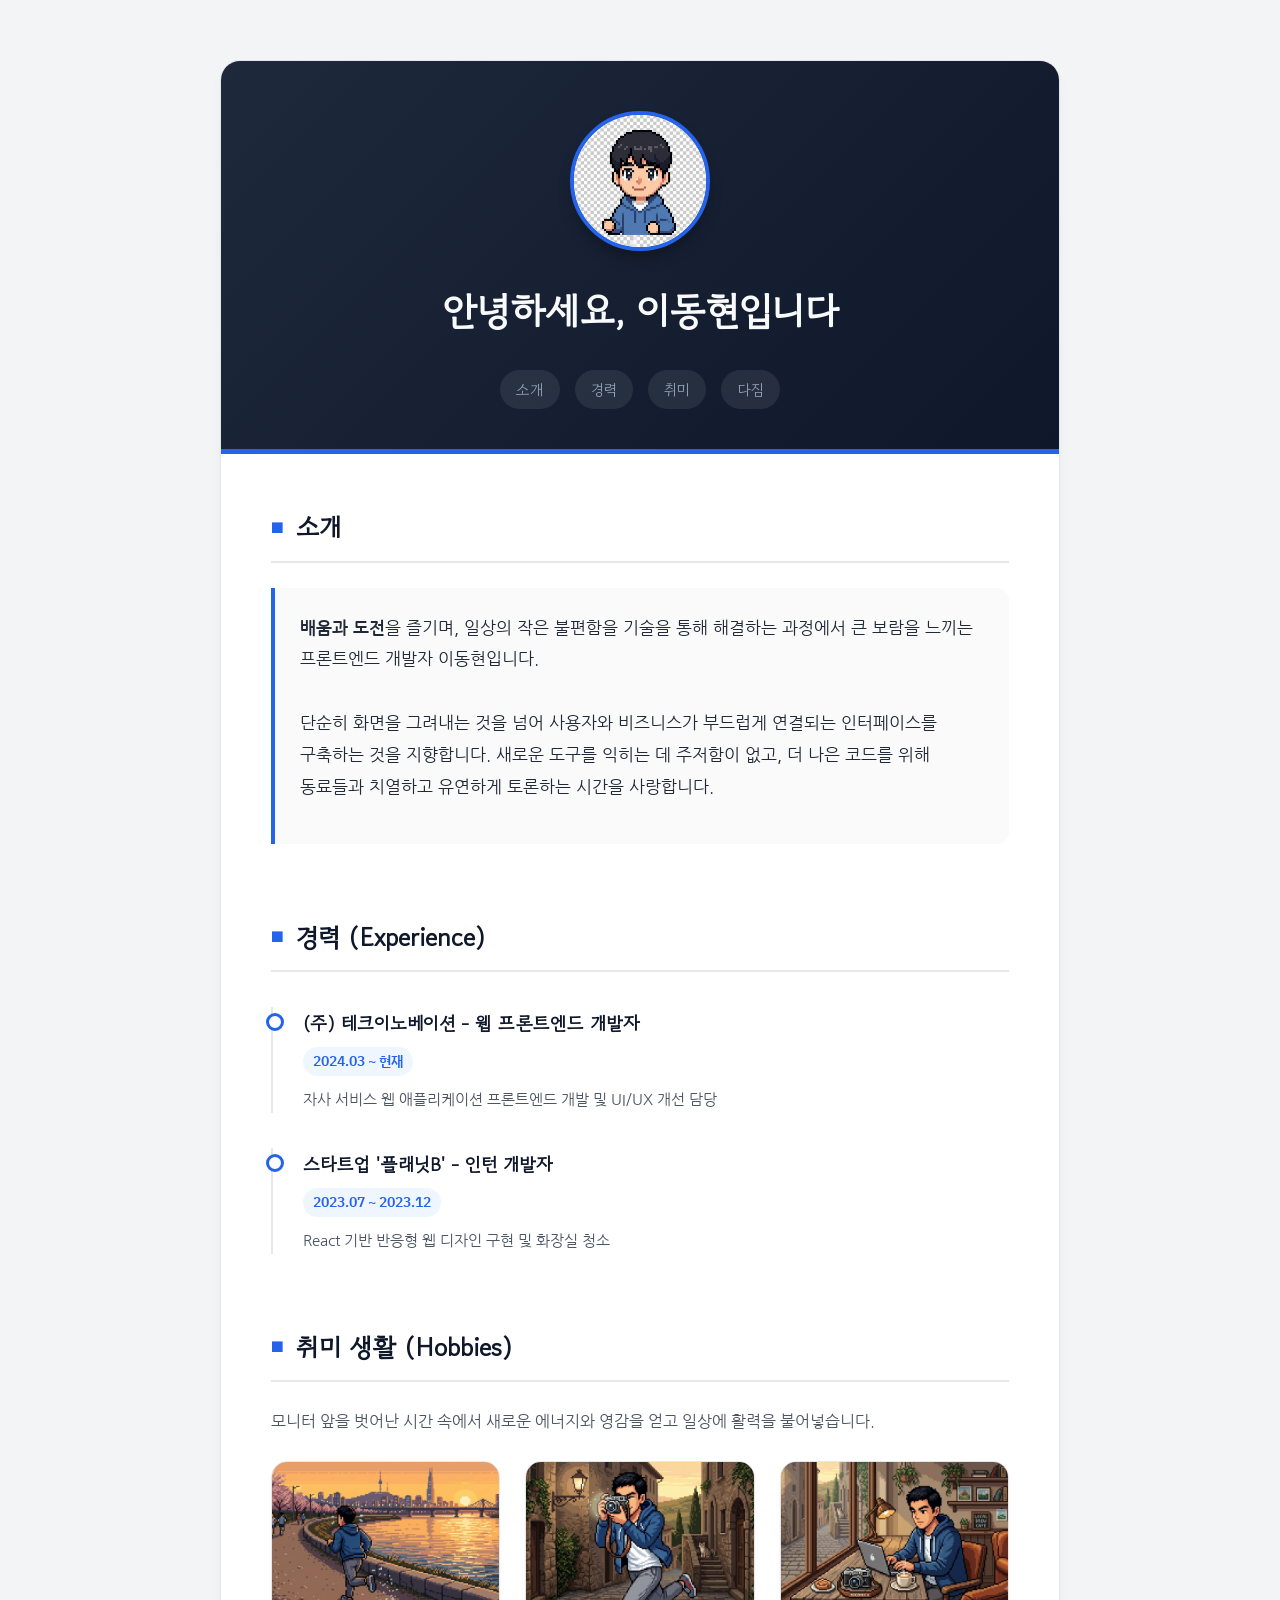
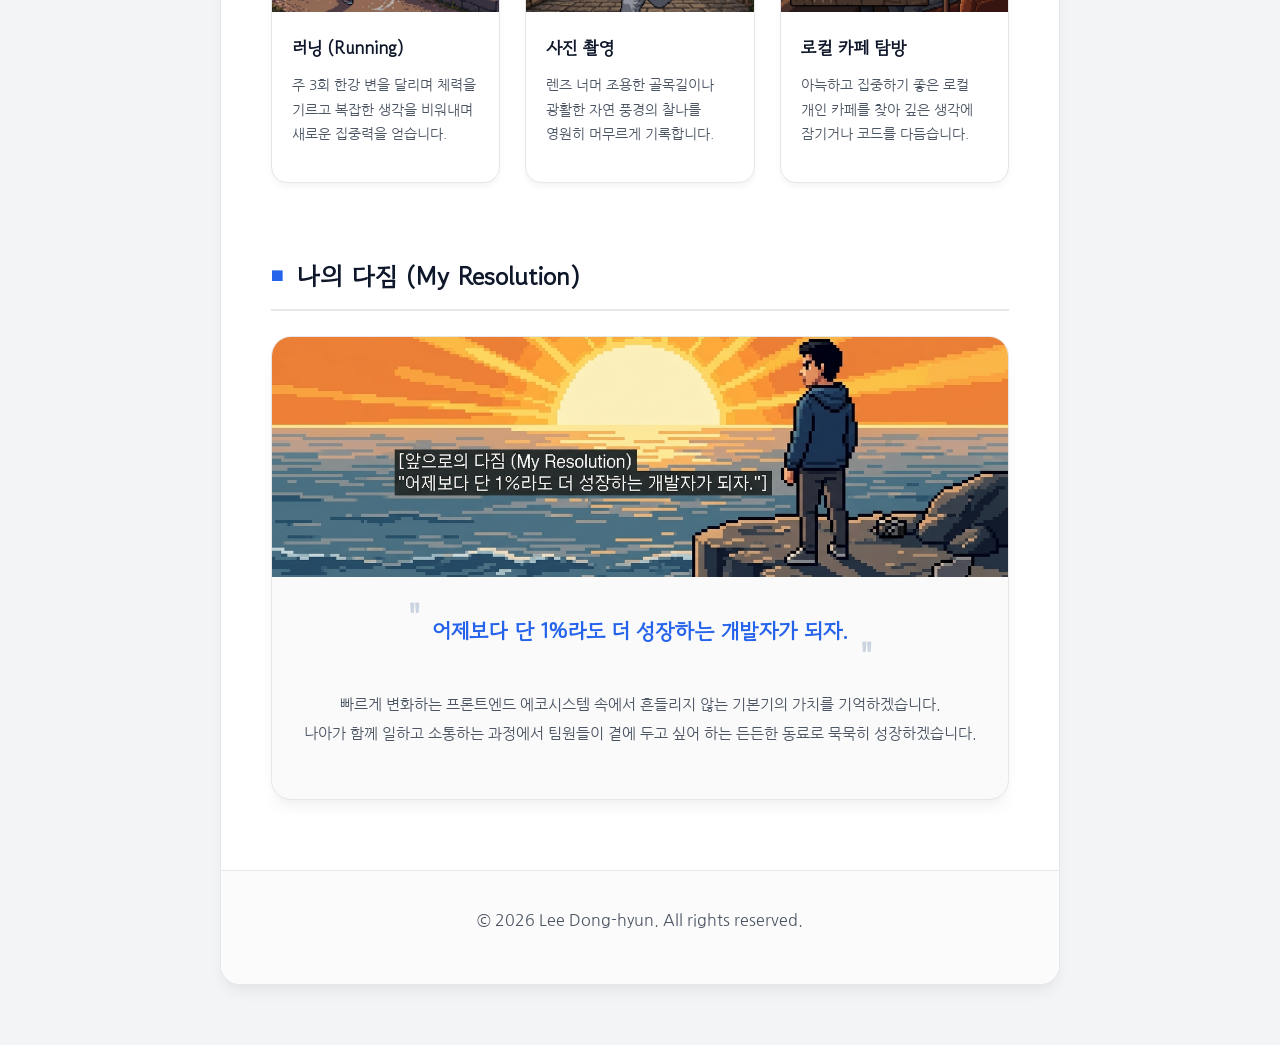
==== index.html @ 92165c70 "index.html profile upload" ====
<!DOCTYPE html>
<html lang="ko">
<head>
    <meta charset="UTF-8">
    <meta name="viewport" content="width=device-width, initial-scale=1.0">
    <title>이동현 | 프로필</title>
    <!-- Google Fonts -->
    <link rel="preconnect" href="https://fonts.googleapis.com">
    <link rel="preconnect" href="https://fonts.gstatic.com" crossorigin>
    <link href="https://fonts.googleapis.com/css2?family=Gowun+Dodum&family=IBM+Plex+Sans+KR:wght@300;400;600;700&family=Nanum+Gothic:wght@400;700&display=swap" rel="stylesheet">
    
    <style>
        /* CSS Reset & Variables */
        * {
            box-sizing: border-box;
            margin: 0;
            padding: 0;
        }
        
        /* Smooth Scrolling */
        html {
            scroll-behavior: smooth;
        }
        
        :root {
            --bg-color: #f3f4f6;
            --container-bg: #ffffff;
            --primary-color: #2563eb;
            --primary-light: #eff6ff;
            --text-main: #1f2937;
            --text-muted: #4b5563;
            --border-color: #e5e7eb;
            --shadow: 0 10px 15px -3px rgba(0, 0, 0, 0.05), 0 4px 6px -2px rgba(0, 0, 0, 0.02);
            --border-radius: 20px;
        }

        body {
            font-family: "IBM Plex Sans KR", "Nanum Gothic", sans-serif;
            background-color: var(--bg-color);
            color: var(--text-main);
            line-height: 1.8;
            padding: 60px 20px;
            display: flex;
            justify-content: center;
            align-items: center;
            min-height: 100vh;
        }

        /* Container Layout */
        .profile-container {
            width: 100%;
            max-width: 840px;
            background-color: var(--container-bg);
            border-radius: var(--border-radius);
            box-shadow: var(--shadow);
            border: 1px solid var(--border-color);
            overflow: hidden;
        }

        /* Header / Hero Section */
        .profile-header {
            background: linear-gradient(135deg, #1e293b 0%, #0f172a 100%);
            color: #ffffff;
            padding: 50px 40px 40px 40px;
            text-align: center;
            border-bottom: 5px solid var(--primary-color);
        }

        .profile-header h1 {
            font-family: "Gowun Dodum", sans-serif;
            font-size: 2.4rem;
            font-weight: 700;
            margin-bottom: 25px;
            letter-spacing: -0.5px;
            color: #f8fafc;
        }

        /* Custom Pixel Avatar in Header */
        .avatar-container {
            width: 140px;
            height: 140px;
            margin: 0 auto 25px auto;
            border-radius: 50%;
            background-color: #ffffff;
            border: 4px solid var(--primary-color);
            overflow: hidden;
            display: flex;
            justify-content: center;
            align-items: center;
            box-shadow: 0 10px 15px -3px rgba(0,0,0,0.3);
        }

        .avatar-container img {
            width: 100%;
            height: 100%;
            object-fit: cover;
        }

        /* Navigation Menu */
        .profile-nav {
            display: flex;
            justify-content: center;
            gap: 15px;
            margin-top: 10px;
            flex-wrap: wrap;
        }

        .profile-nav a {
            font-family: "Gowun Dodum", sans-serif;
            color: #94a3b8;
            text-decoration: none;
            font-size: 0.95rem;
            padding: 6px 16px;
            border-radius: 30px;
            background-color: rgba(255, 255, 255, 0.08);
            transition: all 0.25s ease;
        }

        .profile-nav a:hover {
            color: #ffffff;
            background-color: var(--primary-color);
            transform: translateY(-2px);
        }

        /* Main Content Padding */
        .profile-content {
            padding: 50px 50px;
        }

        /* Section Spacing & Typography */
        section {
            margin-bottom: 70px; 
        }

        section:last-of-type {
            margin-bottom: 20px;
        }

        h2 {
            font-family: "Gowun Dodum", sans-serif;
            font-size: 1.6rem;
            font-weight: 700;
            color: #0f172a;
            margin-bottom: 25px;
            border-bottom: 2px solid var(--border-color);
            padding-bottom: 10px;
            display: flex;
            align-items: center;
            gap: 12px;
            scroll-margin-top: 40px; /* 스크롤 이동 시 헤더 여백 확보 */
        }

        h2::before {
            content: "■";
            color: var(--primary-color);
            font-size: 0.9rem;
        }

        p {
            font-family: "Nanum Gothic", sans-serif;
            font-size: 1rem;
            color: var(--text-muted);
            margin-bottom: 15px;
            word-break: keep-all;
        }

        .intro-box {
            background-color: #fafafa;
            border-left: 4px solid var(--primary-color);
            padding: 25px;
            border-radius: 0 12px 12px 0;
        }

        .intro-text {
            font-size: 1.05rem;
            color: var(--text-main);
            line-height: 1.9;
        }

        /* Experience Timeline */
        .experience-list {
            list-style: none;
            padding-top: 10px;
        }

        .experience-item {
            position: relative;
            padding-left: 30px;
            margin-bottom: 35px;
            border-left: 2px solid var(--border-color);
        }

        .experience-item:last-child {
            margin-bottom: 10px;
        }

        .experience-item::before {
            content: "";
            position: absolute;
            left: -7px;
            top: 6px;
            width: 12px;
            height: 12px;
            border-radius: 50%;
            background-color: #ffffff;
            border: 3px solid var(--primary-color);
            transition: all 0.3s;
        }

        .experience-item:hover::before {
            background-color: var(--primary-color);
            transform: scale(1.2);
        }

        .experience-title {
            font-family: "Gowun Dodum", sans-serif;
            font-size: 1.15rem;
            color: #0f172a;
            font-weight: 700;
            margin-bottom: 6px;
        }

        .experience-date {
            font-family: "IBM Plex Sans KR", sans-serif;
            font-size: 0.85rem;
            color: var(--primary-color);
            font-weight: 600;
            display: inline-block;
            margin-bottom: 10px;
            background-color: var(--primary-light);
            padding: 2px 10px;
            border-radius: 20px;
        }

        .experience-desc {
            font-size: 0.95rem;
            color: var(--text-muted);
        }

        /* Hobbies Cards (3-Column Layout) */
        .hobbies-container {
            display: grid;
            grid-template-columns: repeat(auto-fit, minmax(220px, 1fr));
            gap: 25px;
            margin-top: 25px;
        }

        .hobby-card {
            background-color: #ffffff;
            border: 1px solid var(--border-color);
            border-radius: 16px;
            overflow: hidden;
            box-shadow: 0 4px 6px -1px rgba(0, 0, 0, 0.05);
            transition: all 0.3s ease;
        }

        .hobby-card:hover {
            transform: translateY(-6px);
            box-shadow: 0 12px 20px -5px rgba(0, 0, 0, 0.1);
            border-color: var(--primary-color);
        }

        .hobby-img-wrapper {
            width: 100%;
            height: 150px;
            overflow: hidden;
            background-color: #eaeaea;
        }

        .hobby-img-wrapper img {
            width: 100%;
            height: 100%;
            object-fit: cover;
            transition: transform 0.5s ease;
        }

        .hobby-card:hover .hobby-img-wrapper img {
            transform: scale(1.05);
        }

        .hobby-info {
            padding: 20px;
        }

        .hobby-title {
            font-family: "Gowun Dodum", sans-serif;
            font-size: 1.1rem;
            font-weight: 700;
            color: #0f172a;
            margin-bottom: 10px;
        }

        .hobby-desc {
            font-size: 0.9rem;
            color: var(--text-muted);
            line-height: 1.7;
        }

        /* My Resolution Box */
        .resolution-box {
            background-color: #fafafa;
            border-radius: 20px;
            border: 1px solid var(--border-color);
            overflow: hidden;
            margin-top: 25px;
            box-shadow: var(--shadow);
        }

        .resolution-banner-wrapper {
            width: 100%;
            height: 240px;
            overflow: hidden;
        }

        .resolution-banner-wrapper img {
            width: 100%;
            height: 100%;
            object-fit: cover;
        }

        .resolution-body {
            padding: 35px 30px;
            text-align: center;
        }

        blockquote {
            font-family: "Gowun Dodum", sans-serif;
            font-size: 1.35rem;
            color: var(--primary-color);
            font-weight: 700;
            margin-bottom: 20px;
            position: relative;
            display: inline-block;
            letter-spacing: -0.5px;
        }

        blockquote::before, blockquote::after {
            content: '"';
            font-size: 2.2rem;
            color: #cbd5e1;
            position: absolute;
            line-height: 1;
        }

        blockquote::before {
            left: -24px;
            top: -10px;
        }

        blockquote::after {
            right: -24px;
            bottom: -25px;
        }

        .resolution-desc {
            font-size: 0.95rem;
            color: var(--text-muted);
            margin-top: 20px;
            line-height: 1.9;
        }

        /* Footer */
        .profile-footer {
            text-align: center;
            padding: 35px;
            font-size: 0.85rem;
            color: #9ca3af;
            border-top: 1px solid var(--border-color);
            background-color: #fbfbfb;
        }

        /* Responsive adjustments */
        @media (max-width: 768px) {
            body {
                padding: 30px 15px;
            }
            .profile-content {
                padding: 35px 25px;
            }
            section {
                margin-bottom: 55px;
            }
            .profile-header h1 {
                font-size: 2rem;
            }
        }
    </style>
</head>
<body>

    <div class="profile-container">
        <!-- Header / Basic Profile -->
        <header class="profile-header">
            <div class="avatar-container">
                <!-- 첫 소개: basic-profile.png -->
                <img src="./media/basic-profile.png" alt="이동현 프로필 캐릭터 이미지">
            </div>
            <h1>안녕하세요, 이동현입니다</h1>
            
            <!-- 상단 네비게이션 메뉴 -->
            <nav class="profile-nav">
                <a href="#about">소개</a>
                <a href="#experience">경력</a>
                <a href="#hobbies">취미</a>
                <a href="#resolution">다짐</a>
            </nav>
        </header>

        <div class="profile-content">
            <!-- 소개 -->
            <section id="about">
                <h2>소개</h2>
                <div class="intro-box">
                    <p class="intro-text">
                        <strong>배움과 도전</strong>을 즐기며, 일상의 작은 불편함을 기술을 통해 해결하는 과정에서 큰 보람을 느끼는 프론트엔드 개발자 이동현입니다.<br><br>
                        단순히 화면을 그려내는 것을 넘어 사용자와 비즈니스가 부드럽게 연결되는 인터페이스를 구축하는 것을 지향합니다. 새로운 도구를 익히는 데 주저함이 없고, 더 나은 코드를 위해 동료들과 치열하고 유연하게 토론하는 시간을 사랑합니다.
                    </p>
                </div>
            </section>

            <!-- 경력 -->
            <section id="experience">
                <h2>경력 (Experience)</h2>
                <ul class="experience-list">
                    <li class="experience-item">
                        <div class="experience-title">(주) 테크이노베이션 - 웹 프론트엔드 개발자</div>
                        <div class="experience-date">2024.03 ~ 현재</div>
                        <p class="experience-desc">자사 서비스 웹 애플리케이션 프론트엔드 개발 및 UI/UX 개선 담당</p>
                    </li>
                    <li class="experience-item">
                        <div class="experience-title">스타트업 '플래닛B' - 인턴 개발자</div>
                        <div class="experience-date">2023.07 ~ 2023.12</div>
                        <p class="experience-desc">React 기반 반응형 웹 디자인 구현 및 화장실 청소</p>
                    </li>
                </ul>
            </section>

            <!-- 취미 생활 -->
            <section id="hobbies">
                <h2>취미 생활 (Hobbies)</h2>
                <p>모니터 앞을 벗어난 시간 속에서 새로운 에너지와 영감을 얻고 일상에 활력을 불어넣습니다.</p>
                
                <div class="hobbies-container">
                    <!-- 러닝 -->
                    <div class="hobby-card">
                        <div class="hobby-img-wrapper">
                            <img src="./media/running-profile.png" alt="러닝">
                        </div>
                        <div class="hobby-info">
                            <div class="hobby-title">러닝 (Running)</div>
                            <p class="hobby-desc">주 3회 한강 변을 달리며 체력을 기르고 복잡한 생각을 비워내며 새로운 집중력을 얻습니다.</p>
                        </div>
                    </div>
                    <!-- 사진 촬영 -->
                    <div class="hobby-card">
                        <div class="hobby-img-wrapper">
                            <img src="./media/photo-profile.png" alt="카메라">
                        </div>
                        <div class="hobby-info">
                            <div class="hobby-title">사진 촬영</div>
                            <p class="hobby-desc">렌즈 너머 조용한 골목길이나 광활한 자연 풍경의 찰나를 영원히 머무르게 기록합니다.</p>
                        </div>
                    </div>
                    <!-- 카페 탐방 -->
                    <div class="hobby-card">
                        <div class="hobby-img-wrapper">
                            <img src="./media/cafe-profile.png" alt="커피">
                        </div>
                        <div class="hobby-info">
                            <div class="hobby-title">로컬 카페 탐방</div>
                            <p class="hobby-desc">아늑하고 집중하기 좋은 로컬 개인 카페를 찾아 깊은 생각에 잠기거나 코드를 다듬습니다.</p>
                        </div>
                    </div>
                </div>
            </section>

            <!-- 나의 다짐 -->
            <section id="resolution">
                <h2>나의 다짐 (My Resolution)</h2>
                <div class="resolution-box">
                    <div class="resolution-banner-wrapper">
                        <img src="./media/resolution-profile.png" alt="다짐">
                    </div>
                    <div class="resolution-body">
                        <blockquote>
                            어제보다 단 1%라도 더 성장하는 개발자가 되자.
                        </blockquote>
                        <p class="resolution-desc">
                            빠르게 변화하는 프론트엔드 에코시스템 속에서 흔들리지 않는 기본기의 가치를 기억하겠습니다.<br>
                            나아가 함께 일하고 소통하는 과정에서 팀원들이 곁에 두고 싶어 하는 든든한 동료로 묵묵히 성장하겠습니다.
                        </p>
                    </div>
                </div>
            </section>
        </div>

        <!-- Footer -->
        <footer class="profile-footer">
            <p>&copy; 2026 Lee Dong-hyun. All rights reserved.</p>
        </footer>
    </div>

</body>
</html>
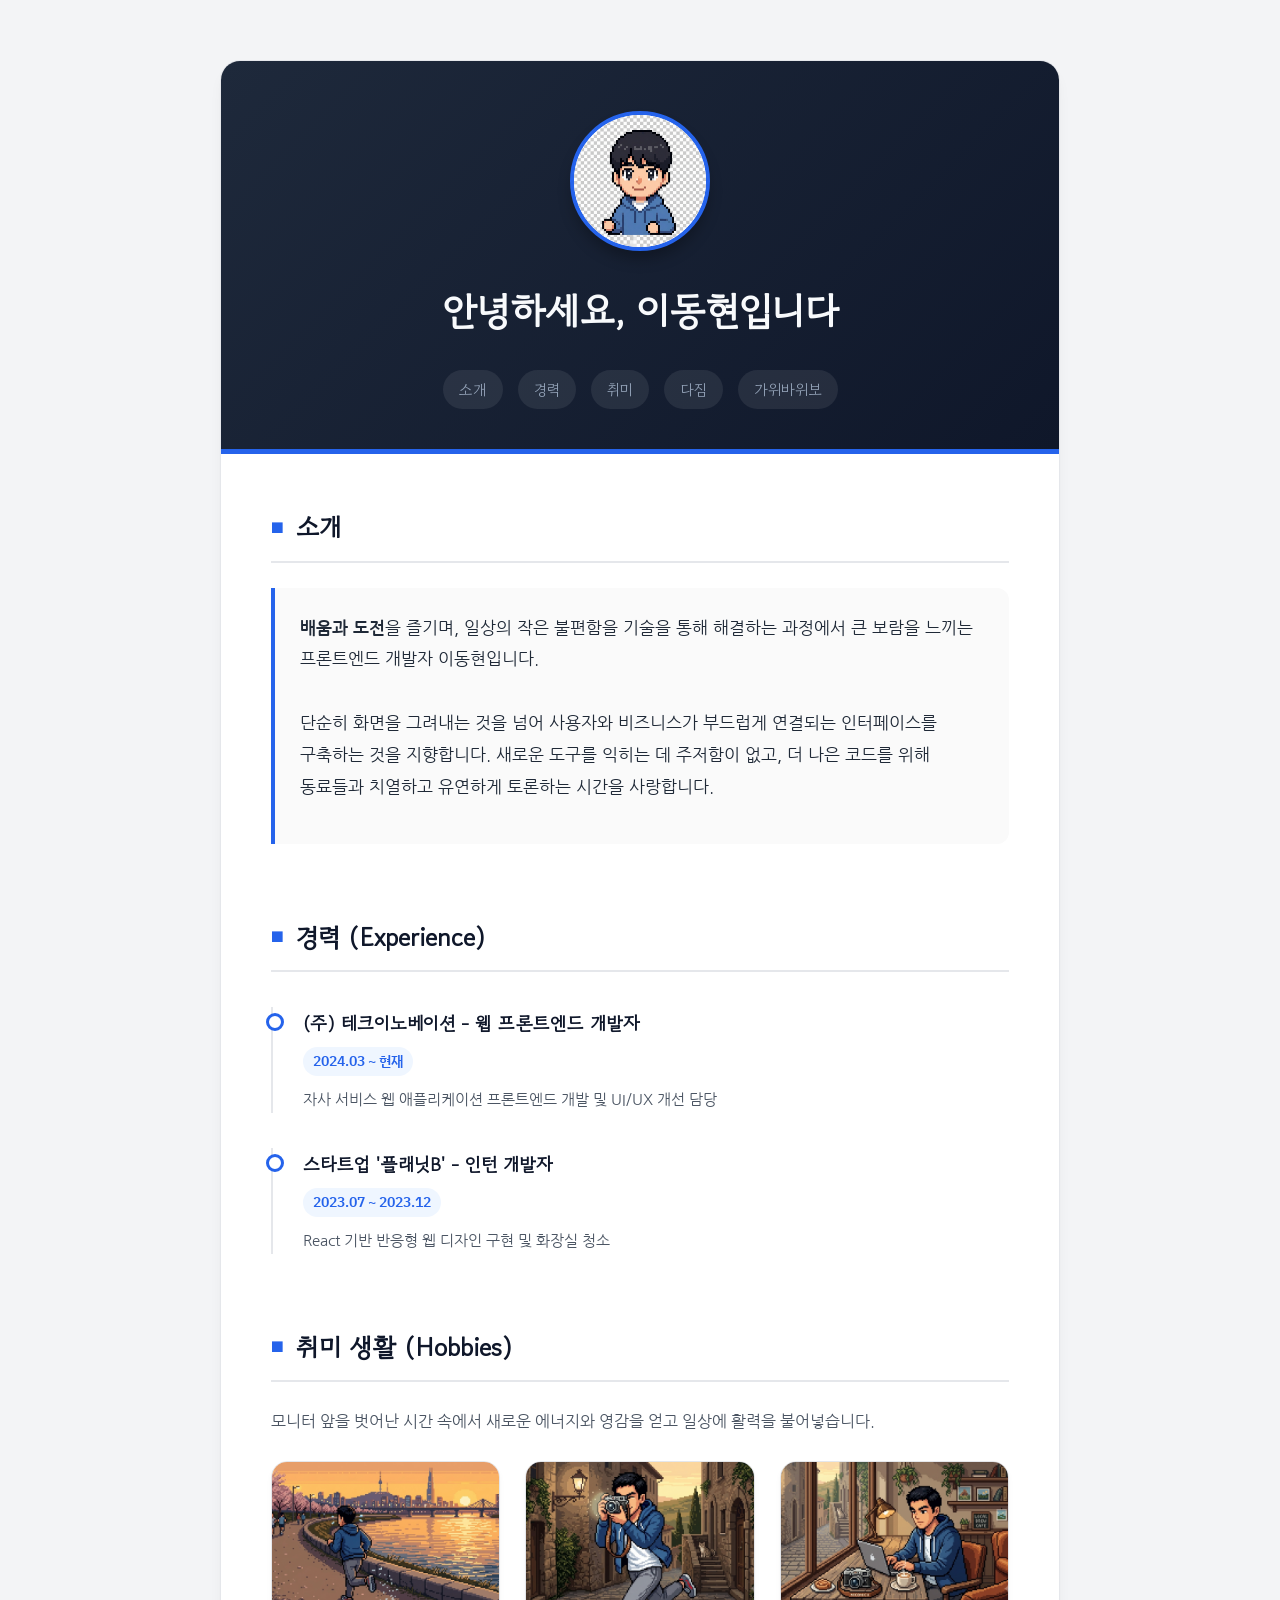
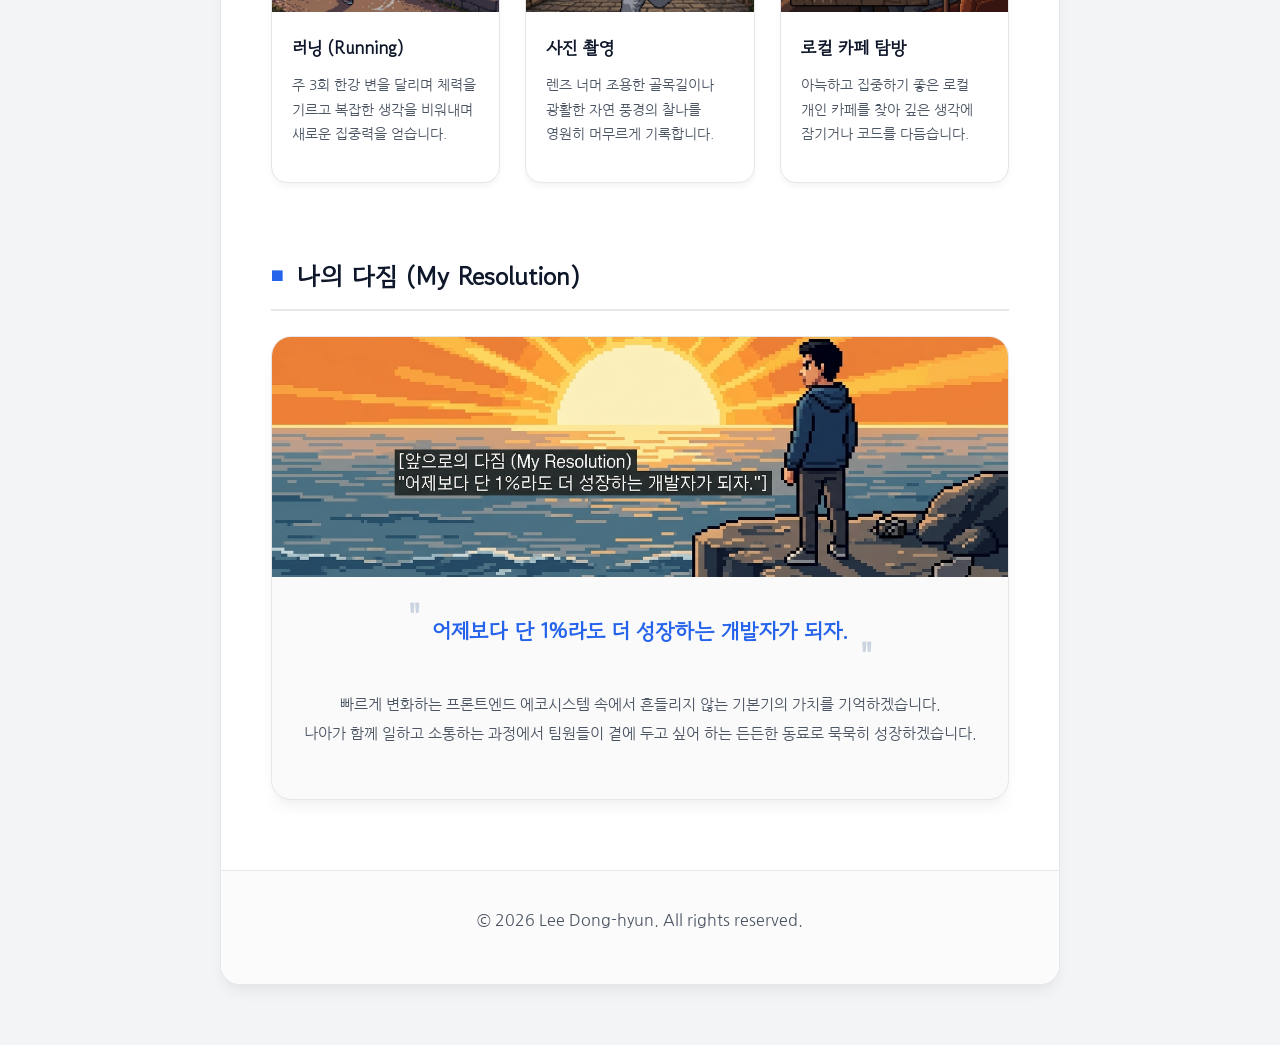
==== commit 6d1e3719: "update" ====
--- a/index.html
+++ b/index.html
@@ -403,6 +403,8 @@
                 <a href="#experience">경력</a>
                 <a href="#hobbies">취미</a>
                 <a href="#resolution">다짐</a>
+                <a href="https://./profile/rock-paper-scissors-game/">가위바위보</a>
+
             </nav>
         </header>
 
